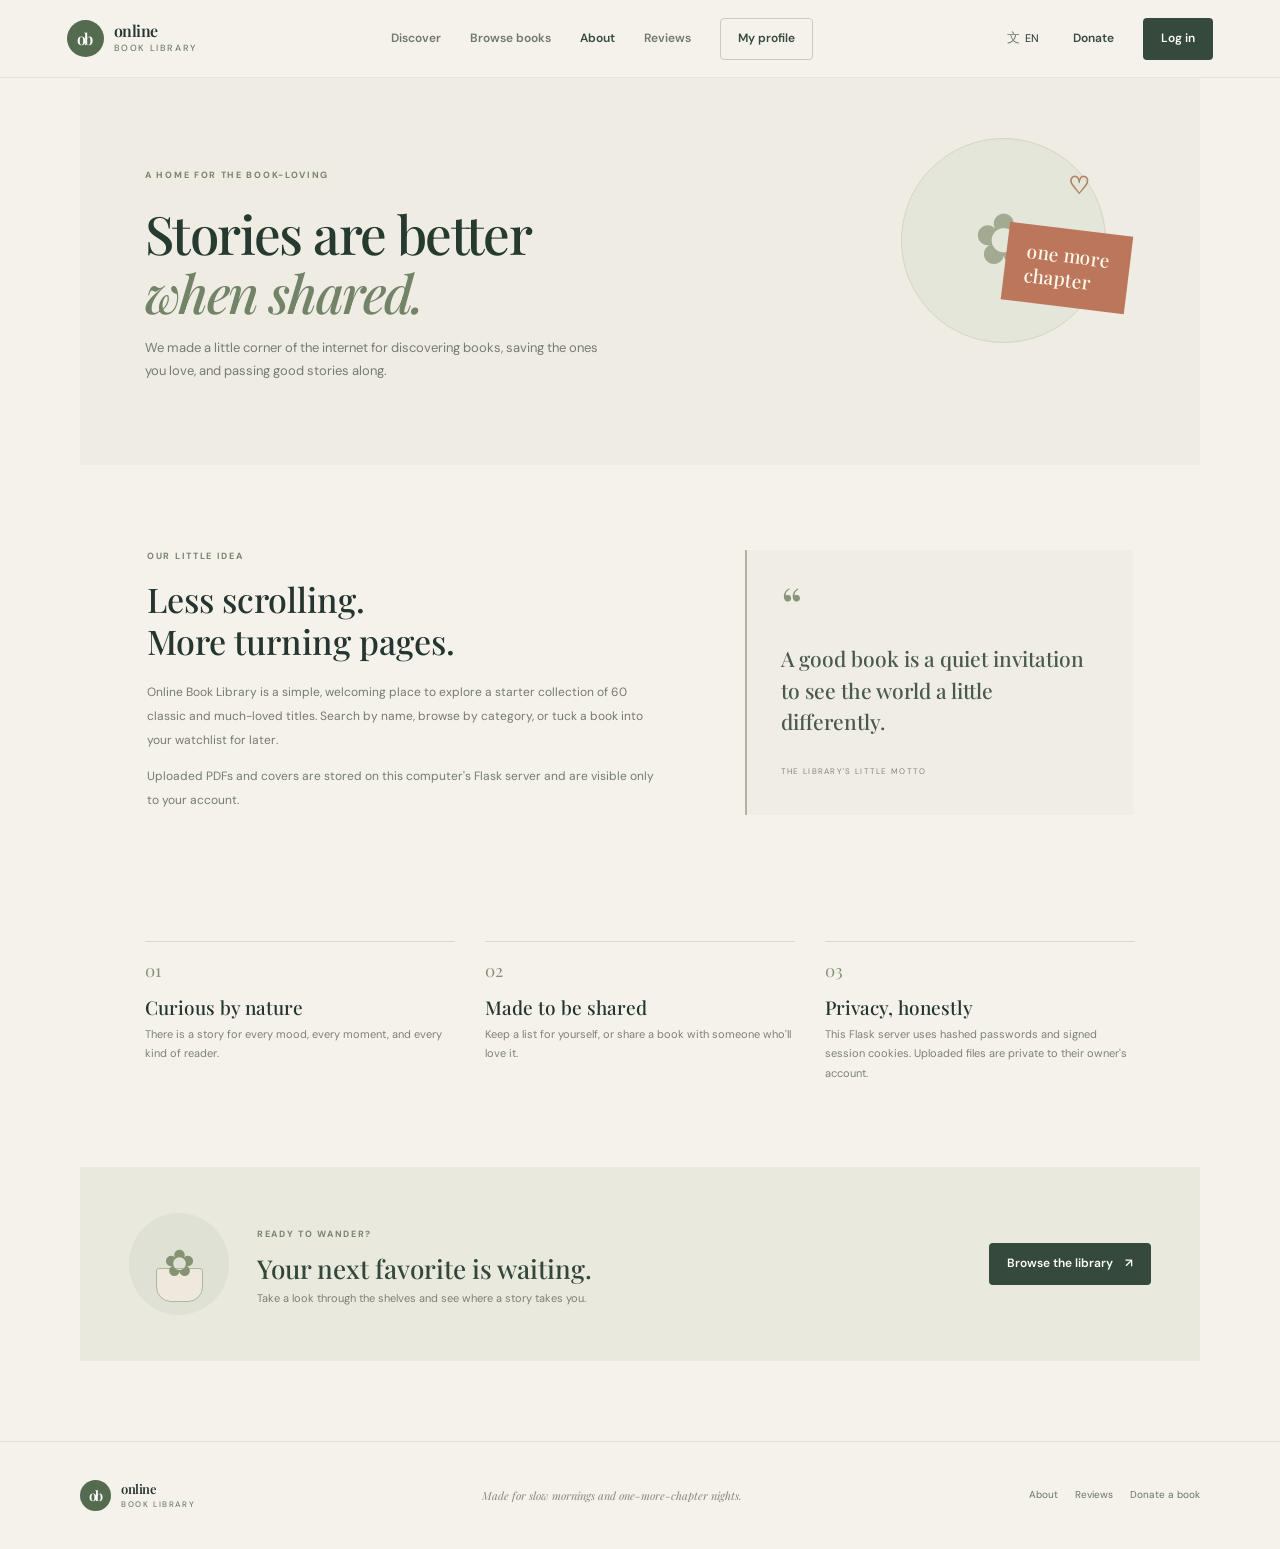
==== about.html @ 37eff49f "Greet signed-in readers on the homepage Show a time-appropriate greeting with the current account na" ====
<!doctype html>
<html lang="en">
<head>
  <meta charset="utf-8">
  <meta name="viewport" content="width=device-width, initial-scale=1">
  <meta name="theme-color" content="#f5f2eb">
  <title>About — Online Book Library</title>
  <link rel="preconnect" href="https://fonts.googleapis.com">
  <link rel="preconnect" href="https://fonts.gstatic.com" crossorigin>
  <link href="https://fonts.googleapis.com/css2?family=DM+Sans:wght@400;500;600;700&family=Playfair+Display:wght@500;600;700&display=swap" rel="stylesheet">
  <link rel="stylesheet" href="styles.css">
  <script src="app.js?v=4" defer></script>
</head>
<body>
  <header class="site-header">
    <a class="brand" href="index.html" aria-label="Online Book Library home"><span class="brand-mark" aria-hidden="true">ob</span><span class="brand-name">online<span>book library</span></span></a>
    <nav class="main-nav" aria-label="Main navigation"><a class="nav-link" href="index.html" data-i18n="navHome">Discover</a><a class="nav-link" href="index.html#library" data-i18n="navBrowse">Browse books</a><a class="nav-link active" href="about.html" data-i18n="navAbout">About</a><a class="nav-link" href="reviews.html" data-i18n="navReviews">Reviews</a><a class="button button-outline" id="profile-link" href="profile.html">My profile</a></nav>
    <div class="header-actions"><label class="language-picker"><span class="sr-only">Choose language</span><span aria-hidden="true">文</span><select id="language-select" aria-label="Choose language"><option value="en">EN</option><option value="hi">हिन्दी</option></select></label><button class="button button-quiet header-donate" id="donate-button" type="button" data-i18n="donate">Donate</button><button class="button button-dark" id="account-button" type="button" data-i18n="login">Log in</button></div>
  </header>
  <main class="subpage">
    <section class="subpage-hero about-hero"><span class="eyebrow">A HOME FOR THE BOOK-LOVING</span><h1>Stories are better<br><em>when shared.</em></h1><p>We made a little corner of the internet for discovering books, saving the ones you love, and passing good stories along.</p><div class="about-art" aria-hidden="true"><span>✿</span><i>one more<br>chapter</i><b>♡</b></div></section>
    <section class="about-content"><article><span class="eyebrow">OUR LITTLE IDEA</span><h2>Less scrolling.<br>More turning pages.</h2><p>Online Book Library is a simple, welcoming place to explore a starter collection of 60 classic and much-loved titles. Search by name, browse by category, or tuck a book into your watchlist for later.</p><p>Found something you want to share? Add a PDF and cover image to your shelf. In this demo, uploads stay on the device and browser where you added them.</p></article><aside class="about-note"><span>“</span><p>A good book is a quiet invitation to see the world a little differently.</p><small>THE LIBRARY'S LITTLE MOTTO</small></aside></section>
    <section class="about-values"><div><span>01</span><h3>Curious by nature</h3><p>There is a story for every mood, every moment, and every kind of reader.</p></div><div><span>02</span><h3>Made to be shared</h3><p>Keep a list for yourself, or share a book with someone who'll love it.</p></div><div><span>03</span><h3>Privacy, honestly</h3><p>This static demo saves your uploads and preferences in your own browser. It has no cloud account or payment service.</p></div></section>
    <section class="share-banner about-cta"><div class="share-illustration" aria-hidden="true"><span>✿</span><i></i></div><div><span class="eyebrow">READY TO WANDER?</span><h2>Your next favorite is waiting.</h2><p>Take a look through the shelves and see where a story takes you.</p></div><a class="button button-dark" href="index.html#library">Browse the library <span aria-hidden="true">↗</span></a></section>
  </main>
  <footer class="site-footer"><a class="brand footer-brand" href="index.html"><span class="brand-mark" aria-hidden="true">ob</span><span class="brand-name">online<span>book library</span></span></a><p>Made for slow mornings and one-more-chapter nights.</p><div><a href="about.html">About</a><a href="reviews.html">Reviews</a><button type="button" class="footer-donate" id="footer-donate">Donate a book</button></div></footer>
  <dialog class="site-dialog" id="account-dialog"><form class="dialog-shell" id="account-form"><button class="dialog-close" type="button" data-close-dialog aria-label="Close">×</button><span class="eyebrow">YOUR LITTLE READING CORNER</span><h2 id="account-title">Welcome back</h2><p class="dialog-intro">This demo keeps account details and your reading list in this browser only. It doesn't create a secure online account.</p><label class="field-label account-name-field hidden">Your name<input name="name" maxlength="60" placeholder="Your name"></label><label class="field-label">Email address<input name="email" type="email" autocomplete="email" required placeholder="you@example.com"></label><label class="field-label">Password<input name="password" type="password" autocomplete="current-password" required minlength="8" placeholder="At least 8 characters"></label><p class="form-message" id="account-message" role="status"></p><button class="button button-dark dialog-submit" type="submit" id="account-submit">Log in <span aria-hidden="true">↗</span></button><button class="text-button account-switch" type="button" id="account-switch">New here? Create an account</button></form></dialog>
  <dialog class="site-dialog" id="donate-dialog"><div class="dialog-shell"><button class="dialog-close" type="button" data-close-dialog aria-label="Close">×</button><span class="eyebrow">PASS THE STORY ALONG</span><h2>Donate a book</h2><p class="dialog-intro">The library's online payment service isn't set up yet. You can still help this little library grow by sharing a book PDF and its cover.</p><a class="button button-dark dialog-submit" href="index.html#library">Donate a book <span aria-hidden="true">↗</span></a><p class="privacy-note">Shared files remain on your device in this demo. A real shared library needs a secure server.</p></div></dialog>
  <dialog class="site-dialog" id="upload-dialog"><form class="dialog-shell" id="upload-form"><button class="dialog-close" type="button" data-close-dialog aria-label="Close">×</button><span class="eyebrow">ADD TO YOUR SHELF</span><h2>Upload a book PDF</h2><p class="dialog-intro">Choose the book's PDF and its cover image. Both files are saved in this browser only and aren't uploaded to a server.</p><label class="field-label">Book title<input name="title" required maxlength="100" placeholder="A book worth sharing"></label><label class="field-label">Author<input name="author" required maxlength="80" placeholder="Author name"></label><label class="field-label">Category<select name="category" required><option>Fiction</option><option>Fantasy</option><option>Classics</option><option>Poetry</option><option>Mystery</option><option>Adventure</option><option>Romance</option><option>Non-fiction</option><option>Children</option><option>Other</option></select></label><div class="upload-fields"><label class="file-field"><span>Cover image <small>(JPG, PNG, WEBP · max 5 MB)</small></span><input name="cover" type="file" accept="image/png,image/jpeg,image/webp" required></label><label class="file-field"><span>Book file <small>(PDF · max 30 MB)</small></span><input name="pdf" type="file" accept="application/pdf,.pdf" required></label></div><p class="form-message" id="upload-message" role="status"></p><button class="button button-dark dialog-submit" type="submit">Add to my library <span aria-hidden="true">↗</span></button></form></dialog>
</body>
</html>
---- styles.css ----
:root {
  color-scheme: light;
  --paper: #f5f2eb;
  --paper-deep: #ebe6da;
  --white: #fffefa;
  --ink: #25352f;
  --muted: #737c72;
  --green: #546b50;
  --green-dark: #354a3c;
  --line: #e4e0d6;
  --coral: #d98669;
  --serif: "Playfair Display", Georgia, serif;
  --sans: "DM Sans", "Segoe UI", sans-serif;
}
* { box-sizing: border-box; }
html { scroll-behavior: smooth; scroll-padding-top: 85px; }
body { margin: 0; background: var(--paper); color: var(--ink); font-family: var(--sans); font-size: 15px; line-height: 1.6; }
button, input, select, textarea { font: inherit; }
button, a, select { -webkit-tap-highlight-color: transparent; }
a { color: inherit; text-decoration: none; }
button { color: inherit; }
.sr-only { position: absolute; width: 1px; height: 1px; padding: 0; margin: -1px; overflow: hidden; clip: rect(0,0,0,0); white-space: nowrap; border: 0; }
.hidden { display: none !important; }
.site-header { height: 78px; padding: 0 max(calc((100vw - 1180px)/2), 5.2%); display: flex; align-items: center; justify-content: space-between; gap: 24px; border-bottom: 1px solid rgba(57,69,57,.08); background: rgba(245,242,235,.96); position: sticky; top: 0; z-index: 20; backdrop-filter: blur(14px); }
.brand { display: inline-flex; gap: 10px; align-items: center; flex-shrink: 0; }
.brand-mark { width: 37px; height: 37px; border-radius: 50%; display: grid; place-items: center; background: var(--green); color: white; font: 600 16px var(--serif); letter-spacing: -2px; padding-right: 2px; }
.brand-name { color: var(--ink); font: 600 16px var(--serif); letter-spacing: -.5px; line-height: 1.05; }
.brand-name span { display: block; margin-top: 3px; color: var(--muted); font: 500 9px var(--sans); letter-spacing: 1.6px; text-transform: uppercase; }
.main-nav, .header-actions { display: flex; align-items: center; gap: 29px; }
.main-nav { margin-left: auto; margin-right: auto; }
.nav-link { color: #70776d; font-size: 12px; font-weight: 600; transition: color .2s; }
.nav-link:hover, .nav-link.active { color: var(--green-dark); }
.header-actions { gap: 11px; }
.button { min-height: 42px; border: 1px solid transparent; border-radius: 4px; display: inline-flex; align-items: center; justify-content: center; gap: 12px; padding: 0 17px; font-size: 12px; font-weight: 600; cursor: pointer; transition: transform .18s, background .18s, border-color .18s; }
.button:hover { transform: translateY(-1px); }
.button-dark { color: #fffefa; background: var(--green-dark); }
.button-dark:hover { background: #27392e; }
.button-quiet { background: transparent; color: var(--green-dark); }
.button-outline { border-color: #c9cbbd; background: transparent; color: var(--green-dark); }
.button-outline:hover { border-color: var(--green); background: #efeee5; }
.language-picker { display: inline-flex; align-items: center; gap: 5px; color: var(--muted); font-size: 13px; }
.language-picker select { appearance: none; border: 0; outline: 0; background: transparent; color: var(--ink); font-size: 11px; cursor: pointer; }
.hero { max-width: 1180px; min-height: 495px; margin: 0 auto; padding: 73px 24px 58px; display: grid; grid-template-columns: 1fr 1.04fr; align-items: center; gap: 38px; }
.hero-copy { padding: 2px 0 0 18px; }
.eyebrow { color: #78836f; font-size: 9px; font-weight: 700; letter-spacing: 1.7px; }
.eyebrow-dot { width: 6px; height: 6px; display: inline-block; margin: 0 8px 1px 0; border-radius: 50%; background: #d58e72; }
.personal-greeting { margin: 18px 0 -12px; color: #728367; font: 600 17px/1.4 var(--serif); }
h1, h2, h3, p { margin-top: 0; }
.hero h1, .subpage-hero h1 { margin: 19px 0 13px; color: #263a30; font: 500 clamp(43px, 5vw, 61px)/1.12 var(--serif); letter-spacing: -1.6px; }
h1 em { color: #728367; font-weight: 500; }
.hero-copy > p { max-width: 390px; margin-bottom: 24px; color: #72796f; font-size: 13px; line-height: 1.9; }
.hero-button { min-height: 45px; padding: 0 19px; }
.hero-note { display: flex; align-items: center; gap: 10px; margin-top: 31px; color: #7d8277; font-size: 10px; }
.avatar-stack { display: flex; padding-left: 4px; }
.avatar-stack i { width: 23px; height: 23px; display: grid; place-items: center; margin-left: -4px; border: 2px solid var(--paper); border-radius: 50%; background: #d8a994; color: white; font: 600 8px var(--sans); }
.avatar-stack i:nth-child(2) { background: #80917b; }.avatar-stack i:nth-child(3) { background: #c5aa78; }
.hero-art { min-height: 344px; position: relative; overflow: hidden; border-radius: 47% 47% 3px 3px; background: #e8e5d7; }
.art-sun { position: absolute; top: 39px; right: 77px; width: 92px; height: 92px; border-radius: 50%; background: #d5aa80; opacity: .8; }
.art-plant { position: absolute; right: 62px; bottom: 81px; width: 80px; height: 170px; }
.art-plant b { position: absolute; right: 7px; bottom: 0; width: 56px; height: 49px; background: #b76e51; border-radius: 9px 9px 22px 22px; }
.art-plant:after { position: absolute; content: ""; right: 10px; bottom: 46px; width: 51px; height: 11px; border-radius: 50%; background: #d58d69; }
.art-plant i { position: absolute; bottom: 48px; right: 32px; width: 2px; height: 113px; transform-origin: bottom; background: #697d61; }
.art-plant i:before { content: ""; position: absolute; top: 9px; left: -12px; width: 16px; height: 29px; border-radius: 100% 0 100% 0; background: #899779; transform: rotate(-20deg); }
.art-plant i:nth-child(1) { transform: rotate(-25deg); }.art-plant i:nth-child(2) { transform: rotate(20deg); height: 126px; }.art-plant i:nth-child(3) { transform: rotate(-3deg); height: 145px; }.art-plant i:nth-child(4) { transform: rotate(34deg); height: 107px; }
.art-books { position: absolute; left: 8%; bottom: 55px; width: 72%; height: 182px; }
.art-book { position: absolute; bottom: 0; display: flex; align-items: center; justify-content: center; text-align: center; box-shadow: 8px 12px 25px rgba(64,54,39,.14); color: #fbf5e8; font: 600 12px/1.5 var(--serif); letter-spacing: 1.2px; }
.art-book-one { left: 3%; width: 31%; height: 143px; background: #77846a; transform: rotate(-8deg); }.art-book-two { z-index: 2; left: 28%; bottom: 3px; width: 34%; height: 177px; background: #bb7158; transform: rotate(3deg); font-size: 20px; letter-spacing: 0; }.art-book-three { left: 54%; width: 34%; height: 157px; background: #d3b985; transform: rotate(8deg); color: #594b3b; font-size: 10px; }
.art-caption { position: absolute; right: 11%; bottom: 20px; color: #787768; font: italic 12px var(--serif); }.art-caption b { color: #b67855; font-size: 18px; margin-left: 5px; }
.feature-strip { max-width: 1120px; min-height: 92px; margin: 0 auto; padding: 19px 29px; display: grid; grid-template-columns: repeat(3, 1fr); align-items: center; background: #eeece3; }
.feature-strip > div { display: flex; align-items: center; gap: 13px; justify-content: center; border-right: 1px solid #dcd9ce; }
.feature-strip > div:last-child { border: 0; }.feature-icon { width: 34px; height: 34px; display: grid; place-items: center; border-radius: 50%; background: #e3e3d8; color: #688065; font-size: 18px; }
.feature-strip strong, .feature-strip small { display: block; }.feature-strip strong { color: #45564a; font-size: 11px; font-weight: 600; }.feature-strip small { margin-top: 3px; color: #898c80; font-size: 9px; }
.library-section { max-width: 1120px; margin: 0 auto; padding: 83px 0 71px; }
.section-heading { display: flex; align-items: end; justify-content: space-between; }
.section-heading h2, .reviews-list-heading h2 { margin: 8px 0 0; color: #2c4035; font: 500 35px/1.2 var(--serif); letter-spacing: -.6px; }
.library-toolbar { display: flex; justify-content: space-between; align-items: center; margin: 30px 0 17px; border-bottom: 1px solid var(--line); }
.library-tabs { display: flex; gap: 25px; }.tab-button { position: relative; border: 0; padding: 0 0 13px; background: none; color: #85887f; font-size: 11px; cursor: pointer; }.tab-button.selected { color: #435b48; font-weight: 700; }.tab-button.selected:after { position: absolute; right: 0; bottom: -1px; left: 0; height: 2px; background: #70816a; content: ""; }
.watch-count { min-width: 18px; height: 18px; display: inline-grid; place-items: center; margin-left: 5px; border-radius: 50%; background: #e8e8de; color: #566a52; font-size: 9px; }
.library-filters { display: flex; gap: 10px; padding-bottom: 9px; }.search-box, .select-wrap { height: 34px; display: flex; align-items: center; border: 1px solid #e1ded4; border-radius: 3px; background: rgba(255,254,250,.66); color: #777e74; }.search-box { width: 211px; gap: 7px; padding: 0 10px; font-size: 18px; }.search-box input { width: 100%; border: 0; outline: 0; background: transparent; color: var(--ink); font-size: 10px; }.search-box input::placeholder { color: #96988e; }.select-wrap select { height: 100%; border: 0; outline: 0; padding: 0 25px 0 10px; appearance: none; background: transparent; color: #616b60; font-size: 10px; cursor: pointer; }
.select-wrap { position: relative; }.select-wrap:after { position: absolute; right: 9px; content: "⌄"; font-size: 12px; pointer-events: none; }
.category-chips { min-height: 28px; display: flex; flex-wrap: wrap; gap: 7px; margin: 0 0 23px; }.category-chip { padding: 5px 11px; border: 1px solid #deddd3; border-radius: 30px; background: transparent; color: #727a70; font-size: 9px; cursor: pointer; }.category-chip.selected, .category-chip:hover { border-color: #637a60; background: #e9ebe1; color: #435842; }
.book-grid { display: grid; grid-template-columns: repeat(5, minmax(0, 1fr)); gap: 30px 19px; }
.book-card { min-width: 0; position: relative; }.book-cover-wrap { position: relative; overflow: hidden; height: 211px; border-radius: 3px; background: #e4e0d5; box-shadow: 0 5px 11px rgba(47,51,39,.09); }.book-cover { width: 100%; height: 100%; display: block; object-fit: cover; transition: transform .35s; }.book-card:hover .book-cover { transform: scale(1.035); }
.book-category { position: absolute; top: 10px; left: 9px; z-index: 1; padding: 4px 7px; border-radius: 2px; background: rgba(255,254,249,.9); color: #58674f; font-size: 8px; font-weight: 600; }.watch-toggle { position: absolute; top: 8px; right: 8px; z-index: 2; width: 29px; height: 29px; display: grid; place-items: center; border: 0; border-radius: 50%; background: rgba(255,254,250,.9); color: #596752; font-size: 17px; cursor: pointer; }.watch-toggle.is-saved { color: #c86d5a; }
.book-info { padding: 11px 1px 0; }.book-info h3 { overflow: hidden; margin: 0 0 4px; color: #35463b; font: 600 13px/1.35 var(--serif); text-overflow: ellipsis; white-space: nowrap; }.book-info p { margin: 0; overflow: hidden; color: #85877e; font-size: 9px; text-overflow: ellipsis; white-space: nowrap; }.book-actions { display: flex; gap: 13px; margin-top: 9px; }.book-action { border: 0; padding: 0; background: transparent; color: #60755d; font-size: 9px; font-weight: 600; cursor: pointer; }.book-action:hover { color: #27392e; text-decoration: underline; }.book-action.delete-action { color: #a76b5e; }
.empty-state { padding: 45px 10px; text-align: center; }.empty-state > span { color: #84937c; font-size: 27px; }.empty-state h3 { margin: 8px 0 4px; font: 500 24px var(--serif); }.empty-state p { margin-bottom: 12px; color: var(--muted); font-size: 12px; }.text-button { border: 0; background: none; color: #597151; font-size: 11px; font-weight: 600; cursor: pointer; }.text-button:hover { text-decoration: underline; }.library-footnote { margin: 24px 0 0; color: #8a8b81; font-size: 10px; }
.share-banner { max-width: 1120px; min-height: 194px; margin: 0 auto 80px; padding: 29px 49px; display: flex; align-items: center; gap: 28px; background: #eae9de; }.share-banner h2 { margin: 8px 0 5px; color: #32473a; font: 500 26px/1.3 var(--serif); }.share-banner p { margin: 0; color: #7b8075; font-size: 11px; }.share-banner > .button { margin-left: auto; flex-shrink: 0; }
.share-illustration { width: 100px; height: 102px; position: relative; flex: 0 0 100px; display: grid; place-items: center; border-radius: 50%; background: #dfe1d4; color: #859273; }.share-illustration span { position: relative; z-index: 1; font-size: 37px; }.share-illustration i { position: absolute; bottom: 13px; width: 47px; height: 34px; border: 1px solid #aeb69e; border-radius: 3px 3px 15px 15px; background: #eee9dc; }
.site-footer { min-height: 108px; padding: 24px max(calc((100vw - 1120px)/2), 5%); display: flex; align-items: center; justify-content: space-between; gap: 20px; border-top: 1px solid var(--line); }.footer-brand .brand-mark { width: 31px; height: 31px; font-size: 14px; }.footer-brand .brand-name { font-size: 13px; }.footer-brand .brand-name span { font-size: 8px; }.site-footer > p { margin: 0; color: #85877e; font: italic 11px var(--serif); }.site-footer > div { display: flex; gap: 17px; align-items: center; }.site-footer > div a, .footer-donate { border: 0; padding: 0; background: none; color: #697367; font-size: 10px; cursor: pointer; }.site-footer > div a:hover, .footer-donate:hover { color: var(--green-dark); }
.subpage { max-width: 1120px; margin: 0 auto; }.subpage-hero { position: relative; min-height: 375px; padding: 83px 65px 69px; overflow: hidden; }.subpage-hero h1 { font-size: 53px; }.subpage-hero > p { max-width: 465px; color: #757c72; font-size: 13px; line-height: 1.8; }.about-hero { background: #eeece3; }.about-art { position: absolute; top: 60px; right: 94px; width: 205px; height: 205px; display: grid; place-items: center; border: 1px solid #d3d5c7; border-radius: 50%; background: #e5e6da; color: #879274; }.about-art > span { font-size: 71px; opacity: .7; }.about-art i { position: absolute; bottom: 36px; right: -24px; padding: 15px 20px; transform: rotate(7deg); background: #bb765c; color: #fff8e9; font: 500 19px/1.25 var(--serif); }.about-art b { position: absolute; top: 28px; right: 15px; color: #b08063; font-size: 24px; }
.about-content { padding: 77px 67px; display: grid; grid-template-columns: 1fr .75fr; align-items: center; gap: 80px; }.about-content h2 { margin: 12px 0 17px; font: 500 34px/1.25 var(--serif); }.about-content article p { max-width: 520px; color: #747b70; font-size: 12px; line-height: 2; }.about-note { padding: 34px; border-left: 2px solid #adb59e; background: #efede4; }.about-note > span { color: #87947b; font: 52px var(--serif); line-height: .8; }.about-note p { margin: 10px 0 19px; color: #4a594d; font: 500 21px/1.5 var(--serif); }.about-note small { color: #82867b; font-size: 8px; letter-spacing: 1.3px; }
.about-values { padding: 40px 65px 76px; display: grid; grid-template-columns: repeat(3, 1fr); gap: 30px; }.about-values > div { padding-top: 17px; border-top: 1px solid #d9d9cf; }.about-values > div > span { color: #829078; font: 17px var(--serif); }.about-values h3 { margin: 10px 0 5px; font: 500 19px var(--serif); }.about-values p { margin: 0; color: #7c8278; font-size: 11px; line-height: 1.8; }
.about-cta, .reviews-cta { margin-top: 7px; }
.reviews-hero { min-height: 340px; padding-top: 76px; text-align: center; }.reviews-hero > p { margin-right: auto; margin-left: auto; }.reviews-layout { padding: 26px 40px 80px; display: grid; grid-template-columns: 1.2fr .8fr; gap: 60px; }.reviews-list-heading { display: flex; align-items: end; justify-content: space-between; margin-bottom: 19px; }.reviews-list-heading h2 { font-size: 30px; }.review-count { color: #85877e; font-size: 10px; }.reviews-list { display: grid; gap: 12px; }.review-card { padding: 20px 21px; border: 1px solid #e5e1d7; background: rgba(255,254,250,.58); }.review-card-top { display: flex; align-items: center; justify-content: space-between; gap: 10px; }.review-card h3 { margin: 0; font: 500 17px var(--serif); }.review-stars { color: #b98658; font-size: 12px; letter-spacing: 1px; }.review-card p { margin: 11px 0 0; color: #737b71; font-size: 11px; line-height: 1.8; white-space: pre-wrap; }.review-date { margin-top: 8px; color: #99988e; font-size: 9px; }.review-empty { padding: 33px; border: 1px dashed #d8d8cc; color: #777e73; font-size: 12px; text-align: center; }.review-form { padding: 29px; background: #eeece3; }.review-form h2 { margin: 8px 0 20px; font: 500 27px var(--serif); }.review-storage-note { margin: 11px 0 2px; color: #85877d; font-size: 9px; line-height: 1.65; }
.site-dialog { width: min(94vw, 465px); max-height: 90vh; padding: 0; overflow: auto; border: 0; border-radius: 4px; background: var(--paper); color: var(--ink); box-shadow: 0 22px 80px rgba(31,43,33,.25); }.site-dialog::backdrop { background: rgba(34,46,37,.48); backdrop-filter: blur(3px); }.dialog-shell { position: relative; padding: 37px 39px 34px; }.dialog-close { position: absolute; top: 12px; right: 15px; width: 32px; height: 32px; border: 0; border-radius: 50%; background: transparent; color: #7d8278; font-size: 24px; cursor: pointer; }.dialog-shell h2 { margin: 7px 0 6px; font: 500 29px var(--serif); }.dialog-intro { margin: 0 0 19px; color: #777e73; font-size: 11px; line-height: 1.75; }.field-label { display: block; margin: 0 0 13px; color: #586457; font-size: 10px; font-weight: 600; }.field-label input, .field-label select, .field-label textarea { width: 100%; min-height: 39px; margin-top: 5px; padding: 9px 11px; border: 1px solid #deddd3; border-radius: 3px; outline: none; background: #fffefa; color: var(--ink); font-size: 11px; }.field-label textarea { min-height: 100px; resize: vertical; }.field-label input:focus, .field-label select:focus, .field-label textarea:focus { border-color: #809078; box-shadow: 0 0 0 2px rgba(128,144,120,.12); }.upload-fields { display: grid; grid-template-columns: 1fr 1fr; gap: 10px; }.file-field { min-width: 0; padding: 11px; border: 1px dashed #c9cbbd; color: #586457; font-size: 9px; font-weight: 600; }.file-field small { display: block; margin-top: 2px; color: #8b8d83; font-size: 8px; font-weight: 400; }.file-field input { width: 100%; margin-top: 9px; color: #747b71; font-size: 9px; }.form-message { min-height: 0; margin: 7px 0; color: #a05243; font-size: 10px; }.form-message:empty { display: none; }.form-message.success { color: #4e6d4e; }.dialog-submit { width: 100%; min-height: 43px; margin-top: 5px; }.account-switch { display: block; margin: 14px auto 0; }.privacy-note { margin: 12px 0 0; color: #888b81; font-size: 9px; line-height: 1.65; }.book-detail-content { display: grid; grid-template-columns: 125px 1fr; gap: 21px; align-items: start; }.book-detail-cover { width: 125px; min-height: 177px; object-fit: cover; box-shadow: 0 6px 16px #3332; }.book-detail-content h2 { margin: 7px 0; font-size: 25px; }.book-detail-author { color: #81857a; font-size: 11px; }.book-detail-description { margin-top: 15px; color: #70786d; font-size: 11px; line-height: 1.8; }.book-detail-actions { display: flex; flex-wrap: wrap; gap: 8px; margin-top: 18px; }.book-detail-actions .button { min-height: 36px; padding: 0 11px; font-size: 10px; }
@media (max-width: 900px) { .site-header { padding-right: 4%; padding-left: 4%; gap: 12px; }.main-nav { gap: 15px; }.hero, .feature-strip, .library-section, .share-banner, .subpage { max-width: calc(100% - 48px); }.book-grid { grid-template-columns: repeat(4, minmax(0, 1fr)); }.hero { min-height: 425px; }.hero-art { min-height: 300px; }.feature-strip { padding-right: 10px; padding-left: 10px; }.feature-strip > div { gap: 7px; }.feature-strip small { font-size: 8px; }.about-art { right: 45px; }.site-footer { padding-right: 4%; padding-left: 4%; } }
@media (max-width: 650px) { .site-header { height: auto; min-height: 69px; padding: 11px 5%; flex-wrap: wrap; }.brand-mark { width: 33px; height: 33px; }.brand-name { font-size: 14px; }.main-nav { order: 3; width: 100%; justify-content: space-between; gap: 8px; margin: 3px 0 0; }.nav-link { font-size: 10px; }.header-actions { gap: 5px; }.button { min-height: 36px; padding: 0 10px; font-size: 10px; }.language-picker { font-size: 11px; }.header-donate { display: none; }.hero { max-width: 100%; padding: 43px 6% 40px; grid-template-columns: 1fr; gap: 29px; }.hero-copy { padding-left: 0; }.hero h1 { font-size: 47px; }.hero-art { min-height: 260px; margin: 0 8px; }.art-books { bottom: 39px; height: 155px; }.art-plant { right: 10%; transform: scale(.8); transform-origin: bottom; }.art-sun { top: 20px; right: 19%; width: 70px; height: 70px; }.feature-strip { max-width: calc(100% - 30px); padding: 14px 5px; grid-template-columns: 1fr; gap: 9px; }.feature-strip > div { width: 100%; justify-content: flex-start; padding: 5px 13px; border-right: 0; border-bottom: 1px solid #dcd9ce; }.feature-strip > div:last-child { border: 0; }.feature-icon { width: 29px; height: 29px; font-size: 15px; }.feature-strip strong { font-size: 10px; }.feature-strip small { font-size: 8px; }.library-section { max-width: calc(100% - 34px); padding: 59px 0 45px; }.section-heading h2 { font-size: 28px; }.section-heading .button { gap: 5px; }.library-toolbar { align-items: flex-start; flex-direction: column-reverse; gap: 14px; margin-top: 21px; }.library-filters { width: 100%; padding: 0; }.search-box { flex: 1; width: auto; }.select-wrap select { max-width: 132px; }.library-tabs { width: 100%; gap: 23px; }.tab-button { padding-bottom: 10px; }.category-chips { gap: 5px; margin-bottom: 16px; }.category-chip { padding: 5px 8px; font-size: 8px; }.book-grid { grid-template-columns: repeat(2, minmax(0, 1fr)); gap: 22px 13px; }.book-cover-wrap { height: clamp(165px, 58vw, 235px); }.book-info h3 { font-size: 12px; }.share-banner { max-width: calc(100% - 30px); margin-bottom: 48px; padding: 22px; flex-wrap: wrap; gap: 14px; }.share-illustration { width: 72px; height: 72px; flex-basis: 72px; }.share-illustration span { font-size: 29px; }.share-illustration i { bottom: 7px; width: 36px; height: 25px; }.share-banner > div:nth-child(2) { flex: 1; }.share-banner h2 { font-size: 20px; }.share-banner p { font-size: 10px; }.share-banner > .button { margin-left: 86px; }.site-footer { padding: 21px 5%; flex-wrap: wrap; }.site-footer > p { order: 3; width: 100%; font-size: 10px; }.site-footer > div { gap: 12px; }.site-footer > div a, .footer-donate { font-size: 9px; }.subpage { max-width: 100%; }.subpage-hero { min-height: 320px; padding: 59px 7% 42px; }.subpage-hero h1 { font-size: 42px; }.subpage-hero > p { max-width: 360px; font-size: 11px; }.about-art { top: auto; right: 13px; bottom: -53px; width: 130px; height: 130px; opacity: .58; }.about-art > span { font-size: 47px; }.about-art i { right: -10px; bottom: 23px; padding: 9px 12px; font-size: 13px; }.about-art b { font-size: 15px; }.about-content { padding: 49px 7%; grid-template-columns: 1fr; gap: 18px; }.about-content h2 { font-size: 29px; }.about-content article p { font-size: 11px; }.about-note { padding: 22px; }.about-note p { font-size: 18px; }.about-values { padding: 10px 7% 45px; grid-template-columns: 1fr; gap: 17px; }.reviews-hero { min-height: 285px; padding-top: 58px; }.reviews-layout { padding: 21px 6% 48px; grid-template-columns: 1fr; gap: 28px; }.reviews-list-heading h2 { font-size: 27px; }.review-form { padding: 22px; }.dialog-shell { padding: 33px 23px 26px; }.book-detail-content { grid-template-columns: 95px 1fr; gap: 14px; }.book-detail-cover { width: 95px; min-height: 135px; }.book-detail-content h2 { font-size: 20px; }.book-detail-actions .button { padding: 0 8px; font-size: 9px; } }

.profile-page { min-height: calc(100vh - 186px); }
.profile-hero { min-height: 280px; padding-top: 63px; background: #eeece3; }
.profile-hero h1 { font-size: 48px; }
.profile-content { min-height: 260px; padding: 35px 40px 78px; }
.profile-signin { padding: 35px; border: 1px solid var(--line); background: var(--white); text-align: center; }
.profile-signin h2, .profile-section-heading h2 { margin: 7px 0; color: var(--green-dark); font: 500 28px var(--serif); }
.profile-signin p { color: var(--muted); font-size: 12px; }
.profile-dashboard { display: grid; gap: 43px; }
.profile-account-card { display: flex; align-items: center; gap: 18px; padding: 25px; border: 1px solid var(--line); background: var(--white); }
.profile-avatar { width: 58px; height: 58px; flex: 0 0 58px; display: grid; place-items: center; border-radius: 50%; background: #e4e6dc; color: var(--green); font: 500 24px var(--serif); }
.profile-account-card h2 { margin: 4px 0 0; color: var(--green-dark); font: 500 25px var(--serif); }
.profile-account-card p { margin: 1px 0 0; color: var(--muted); font-size: 11px; }
.profile-stats { display: flex; gap: 16px; margin-left: auto; color: var(--muted); font-size: 10px; }
.profile-stats strong { color: var(--green-dark); font-size: 15px; }
.profile-section-heading { display: flex; align-items: end; justify-content: space-between; margin-bottom: 17px; }
.profile-section-heading h2 { margin-bottom: 0; }
.profile-section-heading .text-button { color: var(--green); font-size: 11px; }
.profile-book-grid { display: grid; grid-template-columns: repeat(2, minmax(0, 1fr)); gap: 12px; }
.profile-book-card { min-width: 0; display: flex; gap: 15px; padding: 14px; border: 1px solid var(--line); background: rgba(255,254,250,.7); }
.profile-book-card > img { width: 76px; height: 106px; flex: 0 0 76px; object-fit: cover; background: var(--paper-deep); }
.profile-book-card > div { min-width: 0; display: flex; flex-direction: column; align-items: flex-start; }
.profile-book-card h3 { margin: 3px 0 4px; color: var(--green-dark); font: 500 16px/1.35 var(--serif); }
.profile-book-card p { margin: 0; color: var(--muted); font-size: 10px; }
.profile-book-actions { display: flex; flex-wrap: wrap; gap: 12px; margin-top: auto; padding-top: 8px; }
.profile-book-actions .book-action { width: auto; min-height: 27px; border: 0; padding: 0; color: var(--green); font-size: 10px; cursor: pointer; }
.profile-book-actions .delete-action { color: #a55f4d; }
.profile-empty { grid-column: 1 / -1; padding: 25px; border: 1px dashed #d8d8cc; color: #777e73; font-size: 11px; text-align: center; }
.profile-privacy { margin: 0; color: var(--muted); font-size: 10px; }
@media (max-width: 900px) { .profile-content { padding-right: 20px; padding-left: 20px; }.main-nav { gap: 12px; }.main-nav #profile-link { padding: 0 8px; } }
@media (max-width: 650px) { .main-nav #profile-link { min-height: 28px; padding: 0 6px; font-size: 9px; }.profile-hero { min-height: 245px; }.profile-hero h1 { font-size: 40px; }.profile-content { padding: 22px 6% 48px; }.profile-account-card { align-items: flex-start; flex-wrap: wrap; gap: 12px; padding: 18px; }.profile-avatar { width: 45px; height: 45px; flex-basis: 45px; }.profile-account-card h2 { font-size: 20px; }.profile-stats { width: 100%; margin-left: 57px; }.profile-dashboard { gap: 32px; }.profile-section-heading h2 { font-size: 23px; }.profile-book-grid { grid-template-columns: 1fr; }.profile-book-card { gap: 12px; padding: 11px; }.profile-book-card > img { width: 67px; height: 94px; flex-basis: 67px; }.profile-signin { padding: 25px 18px; } }

.book-cover-wrap { height: auto; aspect-ratio: 0.8; }

.hero { max-width: 1220px; min-height: 570px; padding: 66px 32px 76px; grid-template-columns: .88fr 1.12fr; gap: 58px; }
.hero-copy { padding-left: 9px; }
.hero h1 { font-size: clamp(48px, 5.2vw, 66px); line-height: 1.08; }
.hero-copy > p { max-width: 370px; font-size: 14px; }
.hero-art { min-height: 0; height: 405px; position: relative; overflow: visible; border-radius: 0; background: transparent; }
.hero-photo { position: absolute; inset: 0; width: 100%; height: 100%; border-radius: 4px 4px 4px 96px; object-fit: cover; object-position: center 52%; box-shadow: 0 24px 60px rgba(40,52,40,.16); }
.hero-photo-shade { position: absolute; inset: 0; border-radius: 4px 4px 4px 96px; background: linear-gradient(180deg,rgba(19,31,24,.12) 0%,rgba(19,31,24,0) 37%,rgba(19,31,24,.68) 100%); pointer-events: none; }
.hero-image-label { position: absolute; top: 21px; left: 21px; display: inline-flex; align-items: center; gap: 8px; padding: 8px 12px; border: 1px solid rgba(255,255,255,.32); border-radius: 30px; background: rgba(31,43,35,.28); color: white; font-size: 8px; font-weight: 600; letter-spacing: 1.3px; backdrop-filter: blur(8px); }
.hero-live-dot { width: 6px; height: 6px; border-radius: 50%; background: #d3d9ac; box-shadow: 0 0 0 3px rgba(211,217,172,.2); }
.hero-image-caption { position: absolute; bottom: 36px; left: 31px; color: white; }
.hero-image-caption > span, .hero-floating-book > div > span { display: block; font-size: 8px; font-weight: 600; letter-spacing: 1.7px; opacity: .8; }
.hero-image-caption strong { display: block; margin-top: 6px; font: 500 31px/1.16 var(--serif); letter-spacing: -.3px; }
.hero-image-count { position: absolute; right: 22px; bottom: 29px; display: flex; align-items: center; gap: 10px; padding: 12px 14px; border: 1px solid rgba(255,255,255,.25); border-radius: 4px; background: rgba(35,47,38,.44); color: white; backdrop-filter: blur(9px); }
.hero-count-icon { width: 30px; height: 30px; display: grid; place-items: center; border-radius: 50%; background: rgba(255,255,255,.15); color: #e4d7b6; font-size: 16px; }
.hero-image-count strong, .hero-image-count small { display: block; }
.hero-image-count strong { font-size: 10px; font-weight: 600; }
.hero-image-count small { margin-top: 2px; color: rgba(255,255,255,.75); font-size: 8px; }
.hero-photo-credit { position: absolute; top: 22px; right: 21px; color: rgba(255,255,255,.82); font-size: 7px; font-weight: 600; letter-spacing: 1.25px; text-shadow: 0 1px 5px #0005; }
.hero-floating-book { position: absolute; z-index: 2; bottom: -34px; left: -39px; width: 291px; min-height: 103px; display: flex; align-items: center; gap: 15px; padding: 9px 37px 9px 9px; border: 1px solid rgba(67,77,58,.08); border-radius: 4px; background: #fffefa; box-shadow: 0 13px 36px rgba(43,54,41,.16); }
.hero-floating-book > img { width: 89px; height: 85px; border-radius: 2px; object-fit: cover; }
.hero-floating-book > div > span { color: #858a79; font-size: 7px; letter-spacing: 1px; }
.hero-floating-book > div > strong { display: block; margin-top: 5px; color: #35473a; font: 500 17px var(--serif); }
.floating-book-arrow { position: absolute; top: 12px; right: 12px; color: #79856f; font-size: 13px; }
.hero-note { margin-top: 29px; }
.feature-strip { max-width: 1120px; }
@media (max-width: 900px) {
  .hero { min-height: 470px; padding: 55px 20px 70px; grid-template-columns: .9fr 1.1fr; gap: 32px; }
  .hero-art { height: 345px; }
  .hero-image-caption { bottom: 30px; left: 23px; }
  .hero-image-caption strong { font-size: 26px; }
  .hero-image-count { right: 13px; bottom: 20px; padding: 9px; }
  .hero-floating-book { left: -18px; width: 250px; }
}
@media (max-width: 650px) {
  .hero { min-height: 0; padding: 43px 6% 60px; grid-template-columns: 1fr; gap: 29px; }
  .hero h1 { font-size: 47px; }
  .hero-art { height: clamp(255px, 72vw, 340px); margin: 0 8px 20px 16px; }
  .hero-photo, .hero-photo-shade { border-radius: 4px 4px 4px 64px; }
  .hero-photo-credit { display: none; }
  .hero-image-label { top: 12px; left: 12px; padding: 7px 9px; font-size: 7px; }
  .hero-image-caption { bottom: 23px; left: 18px; }
  .hero-image-caption strong { font-size: 23px; }
  .hero-image-count { right: 10px; bottom: 13px; gap: 7px; padding: 7px; }
  .hero-count-icon { width: 25px; height: 25px; font-size: 13px; }
  .hero-image-count strong { font-size: 8px; }
  .hero-image-count small { font-size: 7px; }
  .hero-floating-book { bottom: -34px; left: -13px; width: min(245px, 84%); min-height: 81px; gap: 11px; padding: 7px 25px 7px 7px; }
  .hero-floating-book > img { width: 68px; height: 67px; }
  .hero-floating-book > div > span { font-size: 6px; }
  .hero-floating-book > div > strong { font-size: 15px; }
}
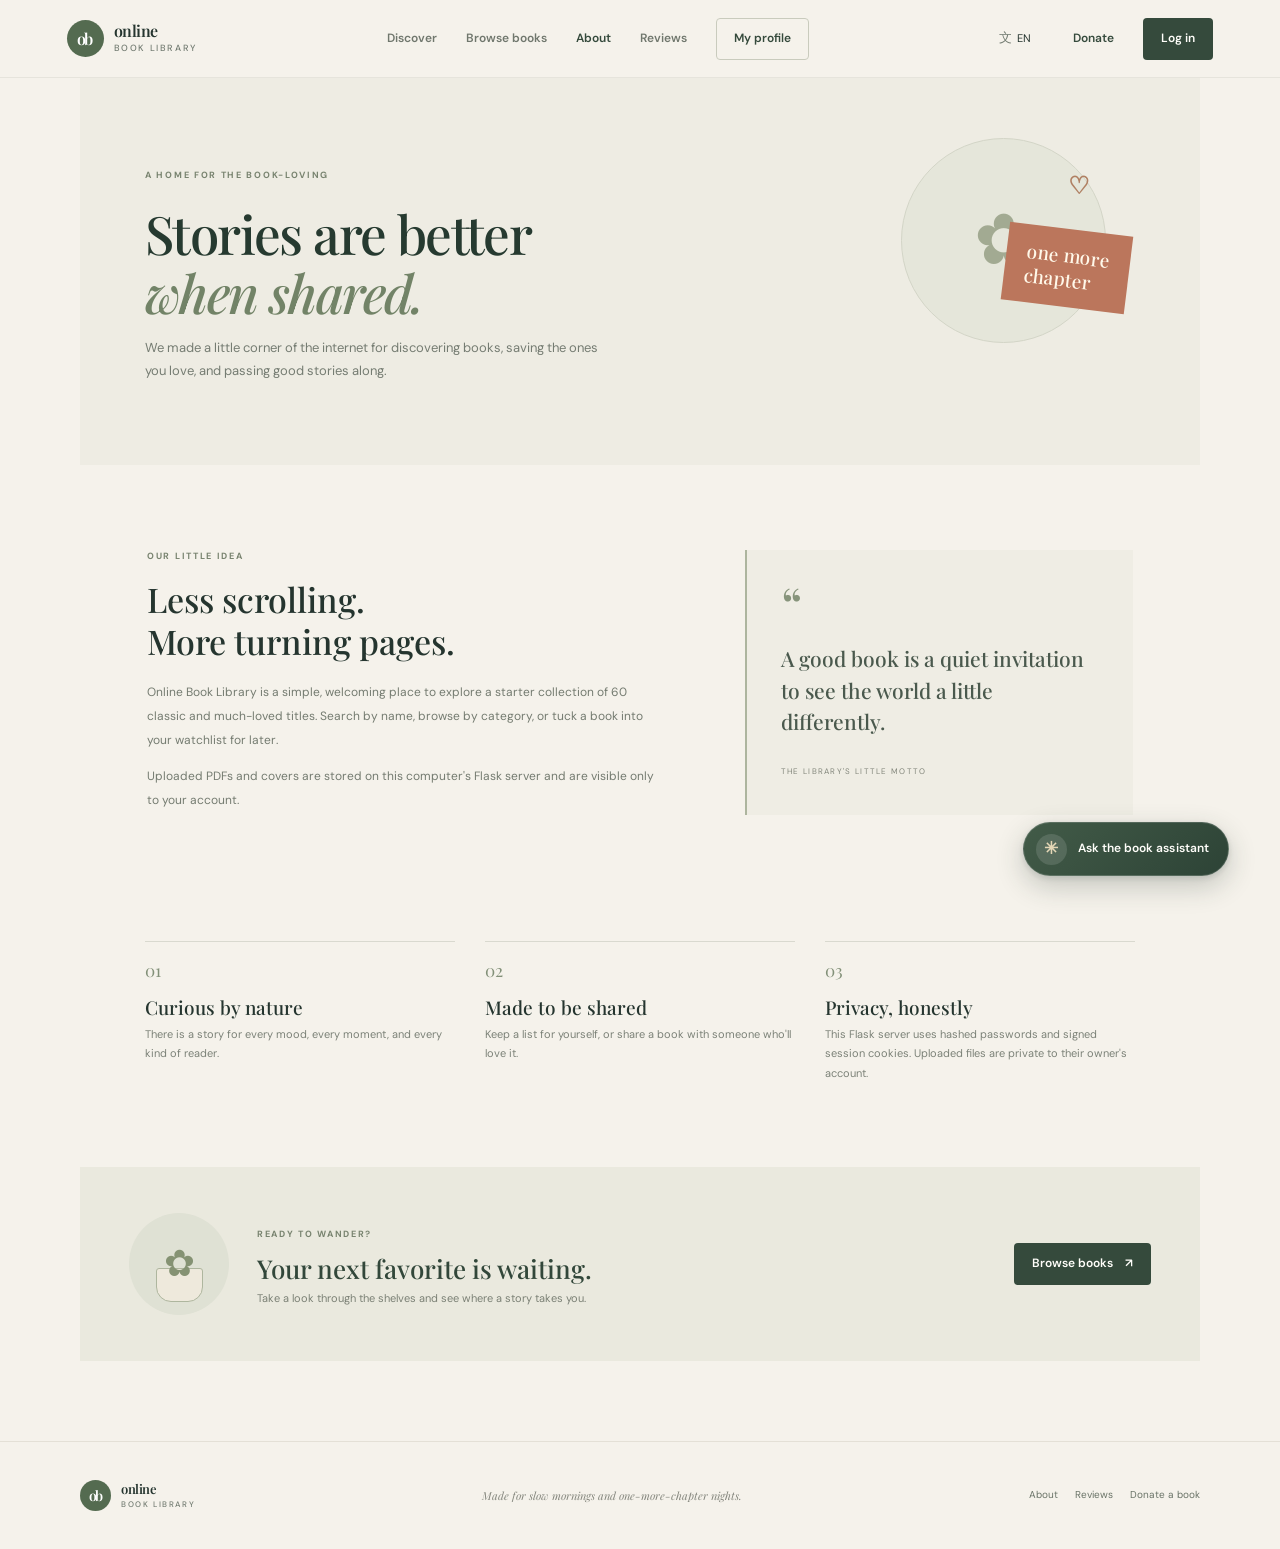
==== commit d3f885af: "Add Punjabi language and book assistant Add a responsive catalog-based book assistant with localized" ====
--- a/about.html
+++ b/about.html
@@ -7,23 +7,35 @@
   <title>About — Online Book Library</title>
   <link rel="preconnect" href="https://fonts.googleapis.com">
   <link rel="preconnect" href="https://fonts.gstatic.com" crossorigin>
-  <link href="https://fonts.googleapis.com/css2?family=DM+Sans:wght@400;500;600;700&family=Playfair+Display:wght@500;600;700&display=swap" rel="stylesheet">
-  <link rel="stylesheet" href="styles.css">
-  <script src="app.js?v=4" defer></script>
+  <link href="https://fonts.googleapis.com/css2?family=DM+Sans:wght@400;500;600;700&family=Noto+Sans+Gurmukhi:wght@400;500;600;700&family=Playfair+Display:wght@500;600;700&display=swap" rel="stylesheet">
+  <link rel="stylesheet" href="styles.css?v=5">
+  <script src="app.js?v=11" defer></script>
 </head>
 <body>
   <header class="site-header">
     <a class="brand" href="index.html" aria-label="Online Book Library home"><span class="brand-mark" aria-hidden="true">ob</span><span class="brand-name">online<span>book library</span></span></a>
-    <nav class="main-nav" aria-label="Main navigation"><a class="nav-link" href="index.html" data-i18n="navHome">Discover</a><a class="nav-link" href="index.html#library" data-i18n="navBrowse">Browse books</a><a class="nav-link active" href="about.html" data-i18n="navAbout">About</a><a class="nav-link" href="reviews.html" data-i18n="navReviews">Reviews</a><a class="button button-outline" id="profile-link" href="profile.html">My profile</a></nav>
-    <div class="header-actions"><label class="language-picker"><span class="sr-only">Choose language</span><span aria-hidden="true">文</span><select id="language-select" aria-label="Choose language"><option value="en">EN</option><option value="hi">हिन्दी</option></select></label><button class="button button-quiet header-donate" id="donate-button" type="button" data-i18n="donate">Donate</button><button class="button button-dark" id="account-button" type="button" data-i18n="login">Log in</button></div>
+    <nav class="main-nav" aria-label="Main navigation"><a class="nav-link" href="index.html" data-i18n="navHome">Discover</a><a class="nav-link" href="index.html#library" data-i18n="navBrowse">Browse books</a><a class="nav-link active" href="about.html" data-i18n="navAbout">About</a><a class="nav-link" href="reviews.html" data-i18n="navReviews">Reviews</a><a class="button button-outline" id="profile-link" href="profile.html" data-i18n="profileLink">My profile</a></nav>
+    <div class="header-actions"><label class="language-picker"><span class="sr-only">Choose language</span><span aria-hidden="true">文</span><select id="language-select" aria-label="Choose language"><option value="en">EN</option><option value="hi">हिन्दी</option><option value="pa">ਪੰਜਾਬੀ</option></select></label><button class="button button-quiet header-donate" id="donate-button" type="button" data-i18n="donate">Donate</button><button class="button button-dark" id="account-button" type="button" data-i18n="login">Log in</button></div>
   </header>
   <main class="subpage">
-    <section class="subpage-hero about-hero"><span class="eyebrow">A HOME FOR THE BOOK-LOVING</span><h1>Stories are better<br><em>when shared.</em></h1><p>We made a little corner of the internet for discovering books, saving the ones you love, and passing good stories along.</p><div class="about-art" aria-hidden="true"><span>✿</span><i>one more<br>chapter</i><b>♡</b></div></section>
-    <section class="about-content"><article><span class="eyebrow">OUR LITTLE IDEA</span><h2>Less scrolling.<br>More turning pages.</h2><p>Online Book Library is a simple, welcoming place to explore a starter collection of 60 classic and much-loved titles. Search by name, browse by category, or tuck a book into your watchlist for later.</p><p>Found something you want to share? Add a PDF and cover image to your shelf. In this demo, uploads stay on the device and browser where you added them.</p></article><aside class="about-note"><span>“</span><p>A good book is a quiet invitation to see the world a little differently.</p><small>THE LIBRARY'S LITTLE MOTTO</small></aside></section>
-    <section class="about-values"><div><span>01</span><h3>Curious by nature</h3><p>There is a story for every mood, every moment, and every kind of reader.</p></div><div><span>02</span><h3>Made to be shared</h3><p>Keep a list for yourself, or share a book with someone who'll love it.</p></div><div><span>03</span><h3>Privacy, honestly</h3><p>This static demo saves your uploads and preferences in your own browser. It has no cloud account or payment service.</p></div></section>
-    <section class="share-banner about-cta"><div class="share-illustration" aria-hidden="true"><span>✿</span><i></i></div><div><span class="eyebrow">READY TO WANDER?</span><h2>Your next favorite is waiting.</h2><p>Take a look through the shelves and see where a story takes you.</p></div><a class="button button-dark" href="index.html#library">Browse the library <span aria-hidden="true">↗</span></a></section>
+    <section class="subpage-hero about-hero"><span class="eyebrow" data-i18n="aboutEyebrow">A HOME FOR THE BOOK-LOVING</span><h1 data-i18n="aboutTitle">Stories are better<br><em>when shared.</em></h1><p data-i18n="aboutDescription">We made a little corner of the internet for discovering books, saving the ones you love, and passing good stories along.</p><div class="about-art" aria-hidden="true"><span>✿</span><i>one more<br>chapter</i><b>♡</b></div></section>
+    <section class="about-content"><article><span class="eyebrow" data-i18n="aboutIdea">OUR LITTLE IDEA</span><h2 data-i18n="aboutIdeaTitle">Less scrolling.<br>More turning pages.</h2><p data-i18n="aboutCollection">Online Book Library is a simple, welcoming place to explore a starter collection of 60 classic and much-loved titles. Search by name, browse by category, or tuck a book into your watchlist for later.</p><p data-i18n="aboutSharing">Found something you want to share? Add a PDF and cover image to your shelf. In this demo, uploads stay on the device and browser where you added them.</p></article><aside class="about-note"><span>“</span><p data-i18n="aboutQuote">A good book is a quiet invitation to see the world a little differently.</p><small data-i18n="aboutMotto">THE LIBRARY'S LITTLE MOTTO</small></aside></section>
+    <section class="about-values"><div><span>01</span><h3 data-i18n="aboutValuesTitle1">Curious by nature</h3><p data-i18n="aboutValuesText1">There is a story for every mood, every moment, and every kind of reader.</p></div><div><span>02</span><h3 data-i18n="aboutValuesTitle2">Made to be shared</h3><p data-i18n="aboutValuesText2">Keep a list for yourself, or share a book with someone who'll love it.</p></div><div><span>03</span><h3 data-i18n="aboutValuesTitle3">Privacy, honestly</h3><p data-i18n="aboutValuesText3">This static demo saves your uploads and preferences in your own browser. It has no cloud account or payment service.</p></div></section>
+    <section class="share-banner about-cta"><div class="share-illustration" aria-hidden="true"><span>✿</span><i></i></div><div><span class="eyebrow" data-i18n="aboutCtaEyebrow">READY TO WANDER?</span><h2 data-i18n="aboutCtaTitle">Your next favorite is waiting.</h2><p data-i18n="aboutCtaText">Take a look through the shelves and see where a story takes you.</p></div><a class="button button-dark" href="index.html#library"><span data-i18n="navBrowse">Browse the library</span> <span aria-hidden="true">↗</span></a></section>
   </main>
-  <footer class="site-footer"><a class="brand footer-brand" href="index.html"><span class="brand-mark" aria-hidden="true">ob</span><span class="brand-name">online<span>book library</span></span></a><p>Made for slow mornings and one-more-chapter nights.</p><div><a href="about.html">About</a><a href="reviews.html">Reviews</a><button type="button" class="footer-donate" id="footer-donate">Donate a book</button></div></footer>
+  <footer class="site-footer"><a class="brand footer-brand" href="index.html"><span class="brand-mark" aria-hidden="true">ob</span><span class="brand-name">online<span>book library</span></span></a><p data-i18n="footerLine">Made for slow mornings and one-more-chapter nights.</p><div><a href="about.html" data-i18n="navAbout">About</a><a href="reviews.html" data-i18n="navReviews">Reviews</a><button type="button" class="footer-donate" id="footer-donate" data-i18n="footerDonate">Donate a book</button></div></footer>
+  <section class="book-assistant" aria-label="AI book assistant">
+    <div class="assistant-panel hidden" id="assistant-panel" aria-label="Book assistant chat">
+      <header class="assistant-header"><div class="assistant-avatar" aria-hidden="true">✳</div><div class="assistant-heading"><strong data-i18n="assistantTitle">Book assistant</strong><small data-i18n="assistantSubtitle">Your friendly library guide</small></div><div class="assistant-top-actions"><button class="assistant-clear" id="assistant-clear" type="button" aria-label="Clear conversation" title="Clear conversation">↺</button><button class="assistant-close" id="assistant-close" type="button" aria-label="Close chat">×</button></div></header>
+      <div class="assistant-messages" id="assistant-messages" role="log" aria-live="polite" aria-relevant="additions">
+        <p class="assistant-message assistant-message-bot" data-i18n="assistantWelcome">Hi! Tell me what you enjoy, or ask for a genre, author, or book from our library.</p>
+        <div class="assistant-suggestions" id="assistant-suggestions"><button type="button" data-assistant-prompt="mystery" data-i18n="assistantMystery">Mystery</button><button type="button" data-assistant-prompt="adventure" data-i18n="assistantAdventure">Adventure</button><button type="button" data-assistant-prompt="browse" data-i18n="assistantBrowse">Browse the library</button></div>
+      </div>
+      <form class="assistant-form" id="assistant-form"><label class="sr-only" for="assistant-input" data-i18n="assistantInputLabel">Ask about books</label><input id="assistant-input" name="message" maxlength="300" autocomplete="off" data-i18n-placeholder="assistantPlaceholder" placeholder="Ask me about books…" required><button type="submit" data-i18n="assistantSend" aria-label="Send message">Send</button></form>
+      <p class="assistant-privacy" data-i18n="assistantPrivacy">Replies use this library's catalog. Your messages stay in this browser.</p>
+    </div>
+    <button class="assistant-launcher" id="assistant-launcher" type="button" aria-controls="assistant-panel" aria-expanded="false"><span class="assistant-launcher-icon" aria-hidden="true">✳</span><span data-i18n="assistantOpen">Ask the book assistant</span></button>
+  </section>
   <dialog class="site-dialog" id="account-dialog"><form class="dialog-shell" id="account-form"><button class="dialog-close" type="button" data-close-dialog aria-label="Close">×</button><span class="eyebrow">YOUR LITTLE READING CORNER</span><h2 id="account-title">Welcome back</h2><p class="dialog-intro">This demo keeps account details and your reading list in this browser only. It doesn't create a secure online account.</p><label class="field-label account-name-field hidden">Your name<input name="name" maxlength="60" placeholder="Your name"></label><label class="field-label">Email address<input name="email" type="email" autocomplete="email" required placeholder="you@example.com"></label><label class="field-label">Password<input name="password" type="password" autocomplete="current-password" required minlength="8" placeholder="At least 8 characters"></label><p class="form-message" id="account-message" role="status"></p><button class="button button-dark dialog-submit" type="submit" id="account-submit">Log in <span aria-hidden="true">↗</span></button><button class="text-button account-switch" type="button" id="account-switch">New here? Create an account</button></form></dialog>
   <dialog class="site-dialog" id="donate-dialog"><div class="dialog-shell"><button class="dialog-close" type="button" data-close-dialog aria-label="Close">×</button><span class="eyebrow">PASS THE STORY ALONG</span><h2>Donate a book</h2><p class="dialog-intro">The library's online payment service isn't set up yet. You can still help this little library grow by sharing a book PDF and its cover.</p><a class="button button-dark dialog-submit" href="index.html#library">Donate a book <span aria-hidden="true">↗</span></a><p class="privacy-note">Shared files remain on your device in this demo. A real shared library needs a secure server.</p></div></dialog>
   <dialog class="site-dialog" id="upload-dialog"><form class="dialog-shell" id="upload-form"><button class="dialog-close" type="button" data-close-dialog aria-label="Close">×</button><span class="eyebrow">ADD TO YOUR SHELF</span><h2>Upload a book PDF</h2><p class="dialog-intro">Choose the book's PDF and its cover image. Both files are saved in this browser only and aren't uploaded to a server.</p><label class="field-label">Book title<input name="title" required maxlength="100" placeholder="A book worth sharing"></label><label class="field-label">Author<input name="author" required maxlength="80" placeholder="Author name"></label><label class="field-label">Category<select name="category" required><option>Fiction</option><option>Fantasy</option><option>Classics</option><option>Poetry</option><option>Mystery</option><option>Adventure</option><option>Romance</option><option>Non-fiction</option><option>Children</option><option>Other</option></select></label><div class="upload-fields"><label class="file-field"><span>Cover image <small>(JPG, PNG, WEBP · max 5 MB)</small></span><input name="cover" type="file" accept="image/png,image/jpeg,image/webp" required></label><label class="file-field"><span>Book file <small>(PDF · max 30 MB)</small></span><input name="pdf" type="file" accept="application/pdf,.pdf" required></label></div><p class="form-message" id="upload-message" role="status"></p><button class="button button-dark dialog-submit" type="submit">Add to my library <span aria-hidden="true">↗</span></button></form></dialog>
--- a/styles.css
+++ b/styles.css
@@ -180,3 +180,60 @@
   .hero-floating-book > div > span { font-size: 6px; }
   .hero-floating-book > div > strong { font-size: 15px; }
 }
+.book-assistant { position: fixed; z-index: 30; right: max(calc((100vw - 1180px)/2), 5.2%); bottom: 22px; display: flex; flex-direction: column; align-items: flex-end; gap: 12px; }
+.assistant-launcher { min-height: 50px; display: inline-flex; align-items: center; gap: 10px; padding: 0 17px; border: 0; border-radius: 30px; background: var(--green-dark); color: #fffefa; box-shadow: 0 8px 24px rgba(37,53,47,.22); font-size: 12px; font-weight: 600; cursor: pointer; transition: transform .18s, background .18s; }
+.assistant-launcher:hover { transform: translateY(-2px); background: #27392e; }
+.assistant-launcher-icon { width: 25px; height: 25px; display: grid; place-items: center; border-radius: 50%; background: rgba(255,255,255,.15); font-size: 15px; }
+.assistant-panel { width: min(365px, calc(100vw - 32px)); height: min(510px, calc(100dvh - 105px)); min-height: 350px; display: flex; flex-direction: column; overflow: hidden; border: 1px solid #e4e0d6; border-radius: 10px; background: var(--white); box-shadow: 0 16px 48px rgba(37,53,47,.2); }
+.assistant-header { min-height: 68px; display: flex; align-items: center; gap: 11px; padding: 12px 15px; border-bottom: 1px solid var(--line); background: #f8f6f0; }
+.assistant-avatar { width: 37px; height: 37px; display: grid; place-items: center; flex: 0 0 auto; border-radius: 50%; background: #e4e8dd; color: var(--green); font-size: 20px; }
+.assistant-header strong, .assistant-header small { display: block; }.assistant-header strong { color: #35473a; font: 600 15px var(--serif); }.assistant-header small { margin-top: 2px; color: #85877e; font-size: 9px; }
+.assistant-close { width: 31px; height: 31px; margin-left: auto; border: 0; border-radius: 50%; background: transparent; color: #737c72; font-size: 23px; line-height: 1; cursor: pointer; }.assistant-close:hover { background: #eeece3; }
+.assistant-messages { flex: 1; overflow-y: auto; padding: 17px 14px 12px; }
+.assistant-message { width: fit-content; max-width: 90%; margin: 0 0 10px; padding: 10px 12px; border-radius: 11px; font-size: 11px; line-height: 1.65; white-space: pre-line; overflow-wrap: anywhere; }
+.assistant-message-bot { border-bottom-left-radius: 3px; background: #f1f0e9; color: #45554a; }
+.assistant-message-user { margin-left: auto; border-bottom-right-radius: 3px; background: #52694e; color: #fffefa; }
+.assistant-suggestions { display: flex; flex-wrap: wrap; gap: 7px; margin: 3px 0 12px; }
+.assistant-suggestions button { padding: 6px 9px; border: 1px solid #dfe1d6; border-radius: 15px; background: #fffefa; color: #566a52; font-size: 9px; cursor: pointer; }.assistant-suggestions button:hover { border-color: #83917a; background: #f2f3ed; }
+.assistant-form { display: flex; gap: 7px; padding: 11px 12px; border-top: 1px solid var(--line); }
+.assistant-form input { width: 100%; min-width: 0; height: 38px; padding: 0 11px; border: 1px solid #deded3; border-radius: 5px; outline: none; background: #fffefa; color: var(--ink); font-size: 11px; }.assistant-form input:focus { border-color: #819077; box-shadow: 0 0 0 2px rgba(84,107,80,.12); }
+.assistant-form button { min-width: 59px; padding: 0 12px; border: 0; border-radius: 5px; background: var(--green-dark); color: #fffefa; font-size: 10px; font-weight: 600; cursor: pointer; }.assistant-form button:hover { background: #27392e; }
+.assistant-privacy { margin: 0; padding: 0 12px 10px; color: #8a8b81; font-size: 8px; text-align: center; }
+@media (max-width: 650px) {
+  .book-assistant { right: 14px; bottom: 14px; }
+  .assistant-launcher { min-height: 46px; padding: 0 14px; font-size: 11px; }
+  .assistant-panel { width: min(365px, calc(100vw - 28px)); height: min(500px, calc(100dvh - 82px)); min-height: 330px; }
+}
+.book-assistant { right: max(calc((100vw - 1180px)/2), 4%); bottom: 24px; gap: 14px; }
+.assistant-launcher { min-height: 54px; gap: 11px; padding: 0 19px 0 12px; border: 1px solid rgba(255,255,255,.16); border-radius: 32px; background: linear-gradient(135deg, #425b48, #2d4336); box-shadow: 0 10px 28px rgba(37,53,47,.24), 0 2px 6px rgba(37,53,47,.12); font-size: 12px; letter-spacing: .05px; }
+.assistant-launcher:hover { transform: translateY(-2px); background: linear-gradient(135deg, #4d6852, #354d3d); box-shadow: 0 13px 32px rgba(37,53,47,.28); }
+.assistant-launcher-icon { width: 31px; height: 31px; background: rgba(255,255,255,.13); color: #e4d7b6; font-size: 17px; }
+.assistant-panel { width: min(395px, calc(100vw - 32px)); height: min(570px, calc(100dvh - 112px)); min-height: 370px; border: 1px solid rgba(53,74,60,.13); border-radius: 17px; box-shadow: 0 24px 70px rgba(37,53,47,.24), 0 4px 14px rgba(37,53,47,.1); animation: assistant-arrive .22s ease-out; }
+@keyframes assistant-arrive { from { opacity: 0; transform: translateY(10px) scale(.985); } to { opacity: 1; transform: translateY(0) scale(1); } }
+.assistant-header { min-height: 79px; gap: 12px; padding: 15px 16px; background: linear-gradient(110deg, #f8f7f1 0%, #eff1e9 100%); }
+.assistant-avatar { width: 42px; height: 42px; border: 1px solid rgba(84,107,80,.11); background: linear-gradient(145deg, #e6e9df, #dfe5d8); box-shadow: inset 0 1px 2px rgba(255,255,255,.8); font-size: 21px; }
+.assistant-heading { min-width: 0; }.assistant-header strong { font-size: 16px; letter-spacing: -.15px; }.assistant-header small { display: flex; align-items: center; gap: 6px; margin-top: 5px; font-size: 9px; }
+.assistant-header small::before { width: 6px; height: 6px; display: inline-block; flex: 0 0 6px; border-radius: 50%; background: #7d9a6f; box-shadow: 0 0 0 3px rgba(125,154,111,.13); content: ""; }
+.assistant-top-actions { display: flex; gap: 4px; margin-left: auto; }.assistant-clear, .assistant-close { width: 32px; height: 32px; display: grid; place-items: center; margin: 0; border: 0; border-radius: 50%; background: transparent; color: #697769; cursor: pointer; transition: background .16s, color .16s; }.assistant-clear { font-size: 19px; }.assistant-close { font-size: 23px; }.assistant-clear:hover, .assistant-close:hover { background: rgba(84,107,80,.1); color: var(--green-dark); }
+.assistant-messages { padding: 19px 16px 14px; background: radial-gradient(ellipse at 100% 0%, rgba(232,235,223,.36), transparent 45%), #fffefa; scroll-behavior: smooth; }
+.assistant-message { max-width: 88%; margin-bottom: 12px; padding: 11px 14px; border-radius: 14px; font-size: 12px; line-height: 1.7; box-shadow: 0 2px 6px rgba(37,53,47,.045); animation: assistant-message-in .16s ease-out; }
+@keyframes assistant-message-in { from { opacity: 0; transform: translateY(4px); } to { opacity: 1; transform: translateY(0); } }
+.assistant-message-bot { border: 1px solid #eeede5; border-bottom-left-radius: 5px; background: #f5f5ef; color: #405246; }
+.assistant-message-user { border-bottom-right-radius: 5px; background: linear-gradient(135deg, #60775a, #465f49); color: #fffefa; box-shadow: 0 3px 8px rgba(53,74,60,.14); }
+.assistant-suggestions { gap: 8px; margin: 4px 0 15px; }.assistant-suggestions button { padding: 7px 11px; border-color: #e2e5db; background: #fffefa; color: #52694e; font-size: 10px; transition: border-color .16s, background .16s, transform .16s; }.assistant-suggestions button:hover { transform: translateY(-1px); border-color: #9baa91; background: #f1f3ed; }
+.assistant-form { gap: 8px; padding: 12px 13px 9px; border-top: 1px solid #eeece4; background: #fffefa; }.assistant-form input { height: 43px; padding: 0 13px; border-color: #e5e3d9; border-radius: 23px; background: #faf9f5; font-size: 12px; }.assistant-form input:focus { border-color: #8b9b80; box-shadow: 0 0 0 3px rgba(84,107,80,.11); }.assistant-form button { min-width: 69px; border-radius: 23px; background: var(--green-dark); font-size: 11px; transition: transform .16s, background .16s; }.assistant-form button:hover { transform: translateY(-1px); }
+.assistant-privacy { padding: 2px 13px 11px; background: #fffefa; color: #919186; font-size: 9px; }
+.assistant-launcher:focus-visible, .assistant-close:focus-visible, .assistant-clear:focus-visible, .assistant-form button:focus-visible, .assistant-suggestions button:focus-visible { outline: 3px solid #d3ac74; outline-offset: 3px; }
+html[lang="pa"] body, html[lang="pa"] button, html[lang="pa"] input, html[lang="pa"] select { font-family: "Noto Sans Gurmukhi", var(--sans); }
+html[lang="pa"] .assistant-header strong { font-family: "Noto Sans Gurmukhi", var(--sans); font-size: 14px; }
+html[lang="pa"] .assistant-header small, html[lang="pa"] .assistant-message, html[lang="pa"] .assistant-form input { line-height: 1.8; }
+@media (max-width: 650px) {
+  .book-assistant { right: 14px; bottom: 14px; gap: 10px; }
+  .assistant-launcher { min-height: 49px; padding-right: 15px; font-size: 11px; }
+  .assistant-panel { width: min(395px, calc(100vw - 28px)); height: min(560px, calc(100dvh - 85px)); min-height: 330px; border-radius: 16px; }
+}
+@media (prefers-reduced-motion: reduce) {
+  .assistant-panel, .assistant-message { animation: none; }
+  .assistant-messages { scroll-behavior: auto; }
+  .assistant-launcher, .assistant-suggestions button, .assistant-form button { transition: none; }
+}
